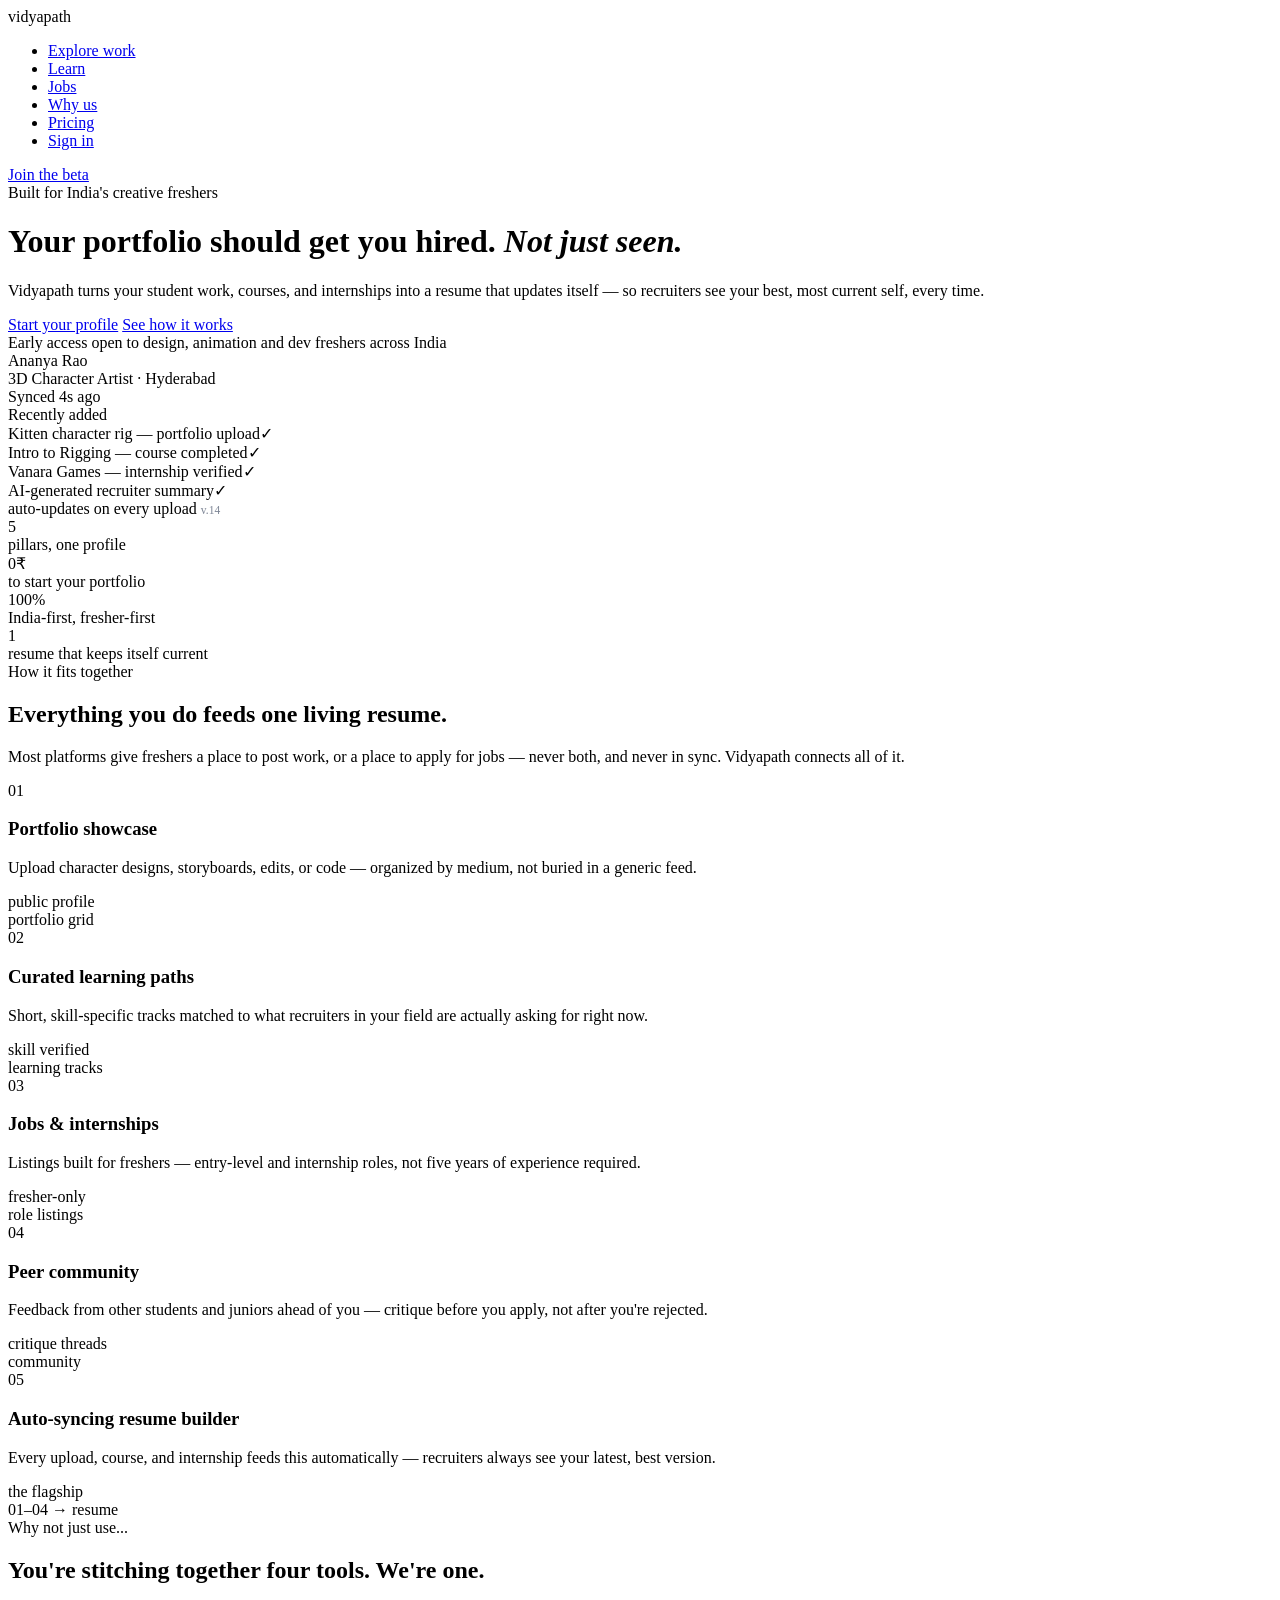
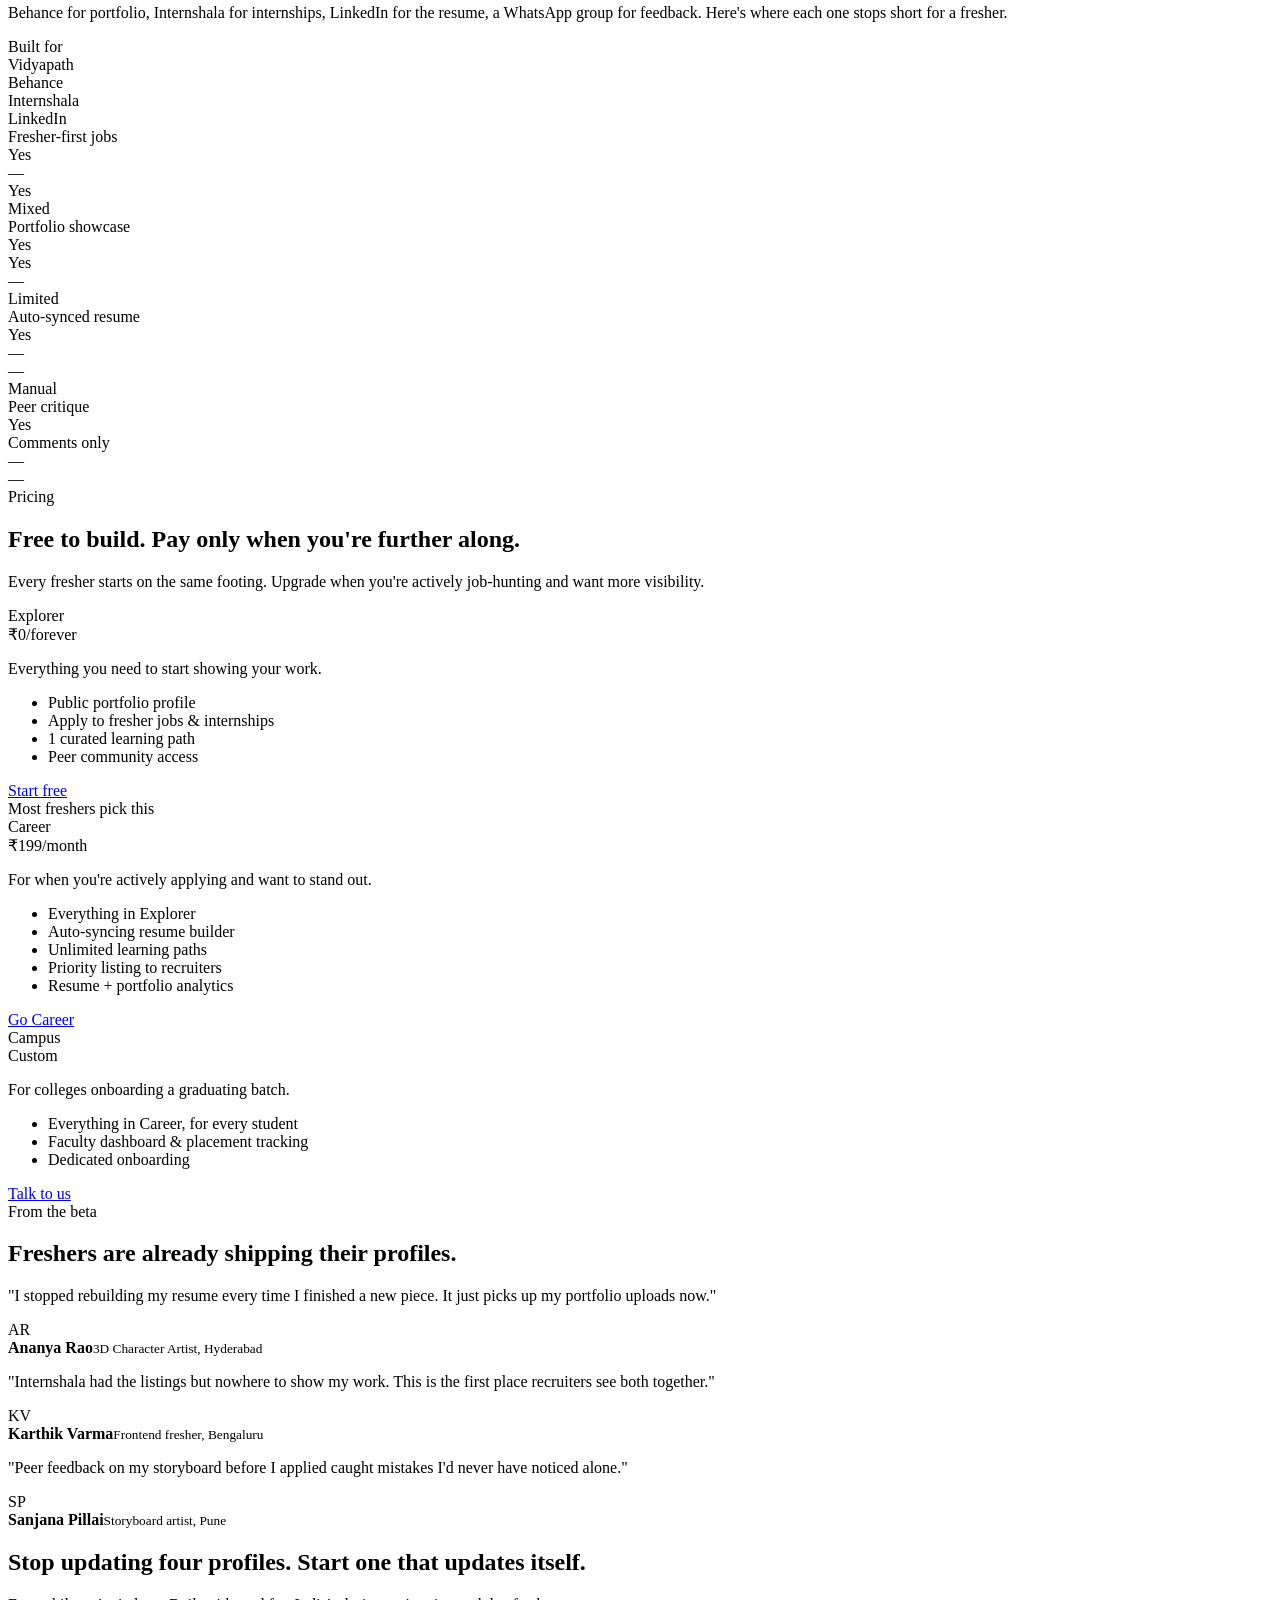
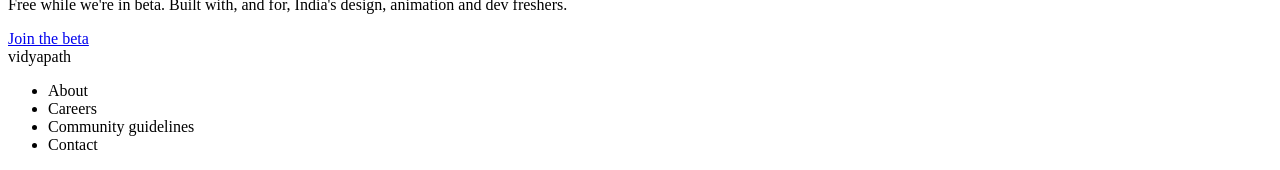
==== index.html @ dc3ffcf4 "Add files via upload" ====
<!DOCTYPE html>
<html lang="en">
<head>
<meta charset="UTF-8">
<meta name="viewport" content="width=device-width, initial-scale=1.0">
<title>Vidyapath — Your work, your path, your first job</title>
<link rel="preconnect" href="https://fonts.googleapis.com">
<link rel="preconnect" href="https://fonts.gstatic.com" crossorigin>
<link href="https://fonts.googleapis.com/css2?family=Space+Grotesk:wght@400;500;600;700&family=Inter:wght@400;500;600&family=JetBrains+Mono:wght@400;500&display=swap" rel="stylesheet">
<link rel="stylesheet" href="assets/vidyapath.css">
</head>
<body>

<nav class="site-nav">
  <div class="nav-inner">
    <div class="logo"><span class="dot"></span>vidyapath</div>
    <ul class="nav-links">
      <li><a href="#pillars">Explore work</a></li>
      <li><a href="#pillars">Learn</a></li>
      <li><a href="#pillars">Jobs</a></li>
      <li><a href="#compare">Why us</a></li>
      <li><a href="#pricing">Pricing</a></li>
      <li><a href="login.html?tab=signin">Sign in</a></li>
    </ul>
    <a href="login.html?tab=signup" class="nav-cta">Join the beta</a>
  </div>
</nav>

<header class="wrap hero">
  <div>
    <div class="eyebrow"><span class="dot"></span>Built for India's creative freshers</div>
    <h1>Your portfolio should get you hired. <em>Not just seen.</em></h1>
    <p class="lede">Vidyapath turns your student work, courses, and internships into a resume that updates itself — so recruiters see your best, most current self, every time.</p>
    <div class="hero-ctas">
      <a href="login.html?tab=signup" class="btn-primary">Start your profile</a>
      <a href="#pillars" class="btn-ghost">See how it works</a>
    </div>
    <div class="hero-note">
      <div class="avatars">
        <span style="background:#E8A33D"></span>
        <span style="background:#FF5A46"></span>
        <span style="background:#2F5D50"></span>
      </div>
      Early access open to design, animation and dev freshers across India
    </div>
  </div>

  <div class="resume-card">
    <div class="resume-top">
      <div>
        <div class="resume-name">Ananya Rao</div>
        <div class="resume-role">3D Character Artist · Hyderabad</div>
      </div>
      <div class="sync-badge"><span class="pulse"></span>Synced 4s ago</div>
    </div>
    <div class="resume-section-label">Recently added</div>
    <div class="r-items">
      <div class="resume-item"><span>Kitten character rig — portfolio upload</span><span class="check">&#10003;</span></div>
      <div class="resume-item"><span>Intro to Rigging — course completed</span><span class="check">&#10003;</span></div>
      <div class="resume-item"><span>Vanara Games — internship verified</span><span class="check">&#10003;</span></div>
      <div class="resume-item"><span>AI-generated recruiter summary</span><span class="check">&#10003;</span></div>
    </div>
    <div class="resume-footer">
      <span class="tag">auto-updates on every upload</span>
      <span class="mono" style="font-size:0.72rem;color:#7C8494;">v.14</span>
    </div>
  </div>
</header>

<section class="stats">
  <div class="wrap stats-inner">
    <div><div class="stat-num">5</div><div class="stat-label">pillars, one profile</div></div>
    <div><div class="stat-num">0₹</div><div class="stat-label">to start your portfolio</div></div>
    <div><div class="stat-num">100%</div><div class="stat-label">India-first, fresher-first</div></div>
    <div><div class="stat-num">1</div><div class="stat-label">resume that keeps itself current</div></div>
  </div>
</section>

<section class="section wrap" id="pillars">
  <div class="section-head">
    <div class="section-kicker">How it fits together</div>
    <h2>Everything you do feeds one living resume.</h2>
    <p>Most platforms give freshers a place to post work, or a place to apply for jobs — never both, and never in sync. Vidyapath connects all of it.</p>
  </div>
  <div class="pipeline">
    <div class="p-row">
      <div class="p-index">01</div>
      <div class="p-body"><h3>Portfolio showcase</h3><p>Upload character designs, storyboards, edits, or code — organized by medium, not buried in a generic feed.</p><span class="p-tag">public profile</span></div>
      <div class="p-visual">portfolio grid</div>
    </div>
    <div class="p-row">
      <div class="p-index">02</div>
      <div class="p-body"><h3>Curated learning paths</h3><p>Short, skill-specific tracks matched to what recruiters in your field are actually asking for right now.</p><span class="p-tag">skill verified</span></div>
      <div class="p-visual">learning tracks</div>
    </div>
    <div class="p-row">
      <div class="p-index">03</div>
      <div class="p-body"><h3>Jobs &amp; internships</h3><p>Listings built for freshers — entry-level and internship roles, not five years of experience required.</p><span class="p-tag">fresher-only</span></div>
      <div class="p-visual">role listings</div>
    </div>
    <div class="p-row">
      <div class="p-index">04</div>
      <div class="p-body"><h3>Peer community</h3><p>Feedback from other students and juniors ahead of you — critique before you apply, not after you're rejected.</p><span class="p-tag">critique threads</span></div>
      <div class="p-visual">community</div>
    </div>
    <div class="p-row">
      <div class="p-index">05</div>
      <div class="p-body"><h3>Auto-syncing resume builder</h3><p>Every upload, course, and internship feeds this automatically — recruiters always see your latest, best version.</p><span class="p-tag">the flagship</span></div>
      <div class="p-visual feed">01–04 <span class="feed-arrow">&rarr;</span> resume</div>
    </div>
  </div>
</section>

<section class="section wrap" id="compare">
  <div class="section-head">
    <div class="section-kicker">Why not just use...</div>
    <h2>You're stitching together four tools. We're one.</h2>
    <p>Behance for portfolio, Internshala for internships, LinkedIn for the resume, a WhatsApp group for feedback. Here's where each one stops short for a fresher.</p>
  </div>
  <div class="compare-wrap">
    <div class="compare-grid">
      <div class="head row-label">Built for</div>
      <div class="head vidyapath-col">Vidyapath</div>
      <div class="head">Behance</div>
      <div class="head">Internshala</div>
      <div class="head">LinkedIn</div>
      <div class="row-label">Fresher-first jobs</div>
      <div class="yes vidyapath-col">Yes</div><div class="no">—</div><div class="yes">Yes</div><div class="no">Mixed</div>
      <div class="row-label">Portfolio showcase</div>
      <div class="yes vidyapath-col">Yes</div><div class="yes">Yes</div><div class="no">—</div><div class="no">Limited</div>
      <div class="row-label">Auto-synced resume</div>
      <div class="yes vidyapath-col">Yes</div><div class="no">—</div><div class="no">—</div><div class="no">Manual</div>
      <div class="row-label">Peer critique</div>
      <div class="yes vidyapath-col">Yes</div><div class="no">Comments only</div><div class="no">—</div><div class="no">—</div>
    </div>
  </div>
</section>

<section class="section wrap" id="pricing">
  <div class="section-head">
    <div class="section-kicker">Pricing</div>
    <h2>Free to build. Pay only when you're further along.</h2>
    <p>Every fresher starts on the same footing. Upgrade when you're actively job-hunting and want more visibility.</p>
  </div>
  <div class="pricing-grid">
    <div class="price-card">
      <div class="price-name">Explorer</div>
      <div class="price-amount">₹0<span>/forever</span></div>
      <p class="price-desc">Everything you need to start showing your work.</p>
      <ul class="price-list"><li>Public portfolio profile</li><li>Apply to fresher jobs &amp; internships</li><li>1 curated learning path</li><li>Peer community access</li></ul>
      <a href="login.html?tab=signup" class="btn-ghost price-btn">Start free</a>
    </div>
    <div class="price-card featured">
      <div class="price-badge">Most freshers pick this</div>
      <div class="price-name">Career</div>
      <div class="price-amount">₹199<span>/month</span></div>
      <p class="price-desc">For when you're actively applying and want to stand out.</p>
      <ul class="price-list"><li>Everything in Explorer</li><li>Auto-syncing resume builder</li><li>Unlimited learning paths</li><li>Priority listing to recruiters</li><li>Resume + portfolio analytics</li></ul>
      <a href="login.html?tab=signup" class="btn-primary price-btn">Go Career</a>
    </div>
    <div class="price-card">
      <div class="price-name">Campus</div>
      <div class="price-amount">Custom</div>
      <p class="price-desc">For colleges onboarding a graduating batch.</p>
      <ul class="price-list"><li>Everything in Career, for every student</li><li>Faculty dashboard &amp; placement tracking</li><li>Dedicated onboarding</li></ul>
      <a href="login.html?tab=signup" class="btn-ghost price-btn">Talk to us</a>
    </div>
  </div>
</section>

<section class="section wrap">
  <div class="section-head">
    <div class="section-kicker">From the beta</div>
    <h2>Freshers are already shipping their profiles.</h2>
  </div>
  <div class="testi-grid">
    <div class="testi-card"><p>"I stopped rebuilding my resume every time I finished a new piece. It just picks up my portfolio uploads now."</p><div class="testi-author"><div class="testi-avatar" style="background:var(--marigold);">AR</div><div><strong>Ananya Rao</strong><small>3D Character Artist, Hyderabad</small></div></div></div>
    <div class="testi-card"><p>"Internshala had the listings but nowhere to show my work. This is the first place recruiters see both together."</p><div class="testi-author"><div class="testi-avatar" style="background:var(--coral);">KV</div><div><strong>Karthik Varma</strong><small>Frontend fresher, Bengaluru</small></div></div></div>
    <div class="testi-card"><p>"Peer feedback on my storyboard before I applied caught mistakes I'd never have noticed alone."</p><div class="testi-author"><div class="testi-avatar" style="background:var(--teal);">SP</div><div><strong>Sanjana Pillai</strong><small>Storyboard artist, Pune</small></div></div></div>
  </div>
</section>

<section class="section wrap">
  <div class="cta-band">
    <div><h2>Stop updating four profiles. Start one that updates itself.</h2><p>Free while we're in beta. Built with, and for, India's design, animation and dev freshers.</p></div>
    <a href="login.html?tab=signup" class="btn-primary" style="background:var(--marigold);">Join the beta</a>
  </div>
</section>

<footer class="site-footer">
  <div class="wrap footer-inner">
    <div class="logo"><span class="dot"></span>vidyapath</div>
    <ul class="footer-links"><li>About</li><li>Careers</li><li>Community guidelines</li><li>Contact</li></ul>
  </div>
</footer>

</body>
</html>
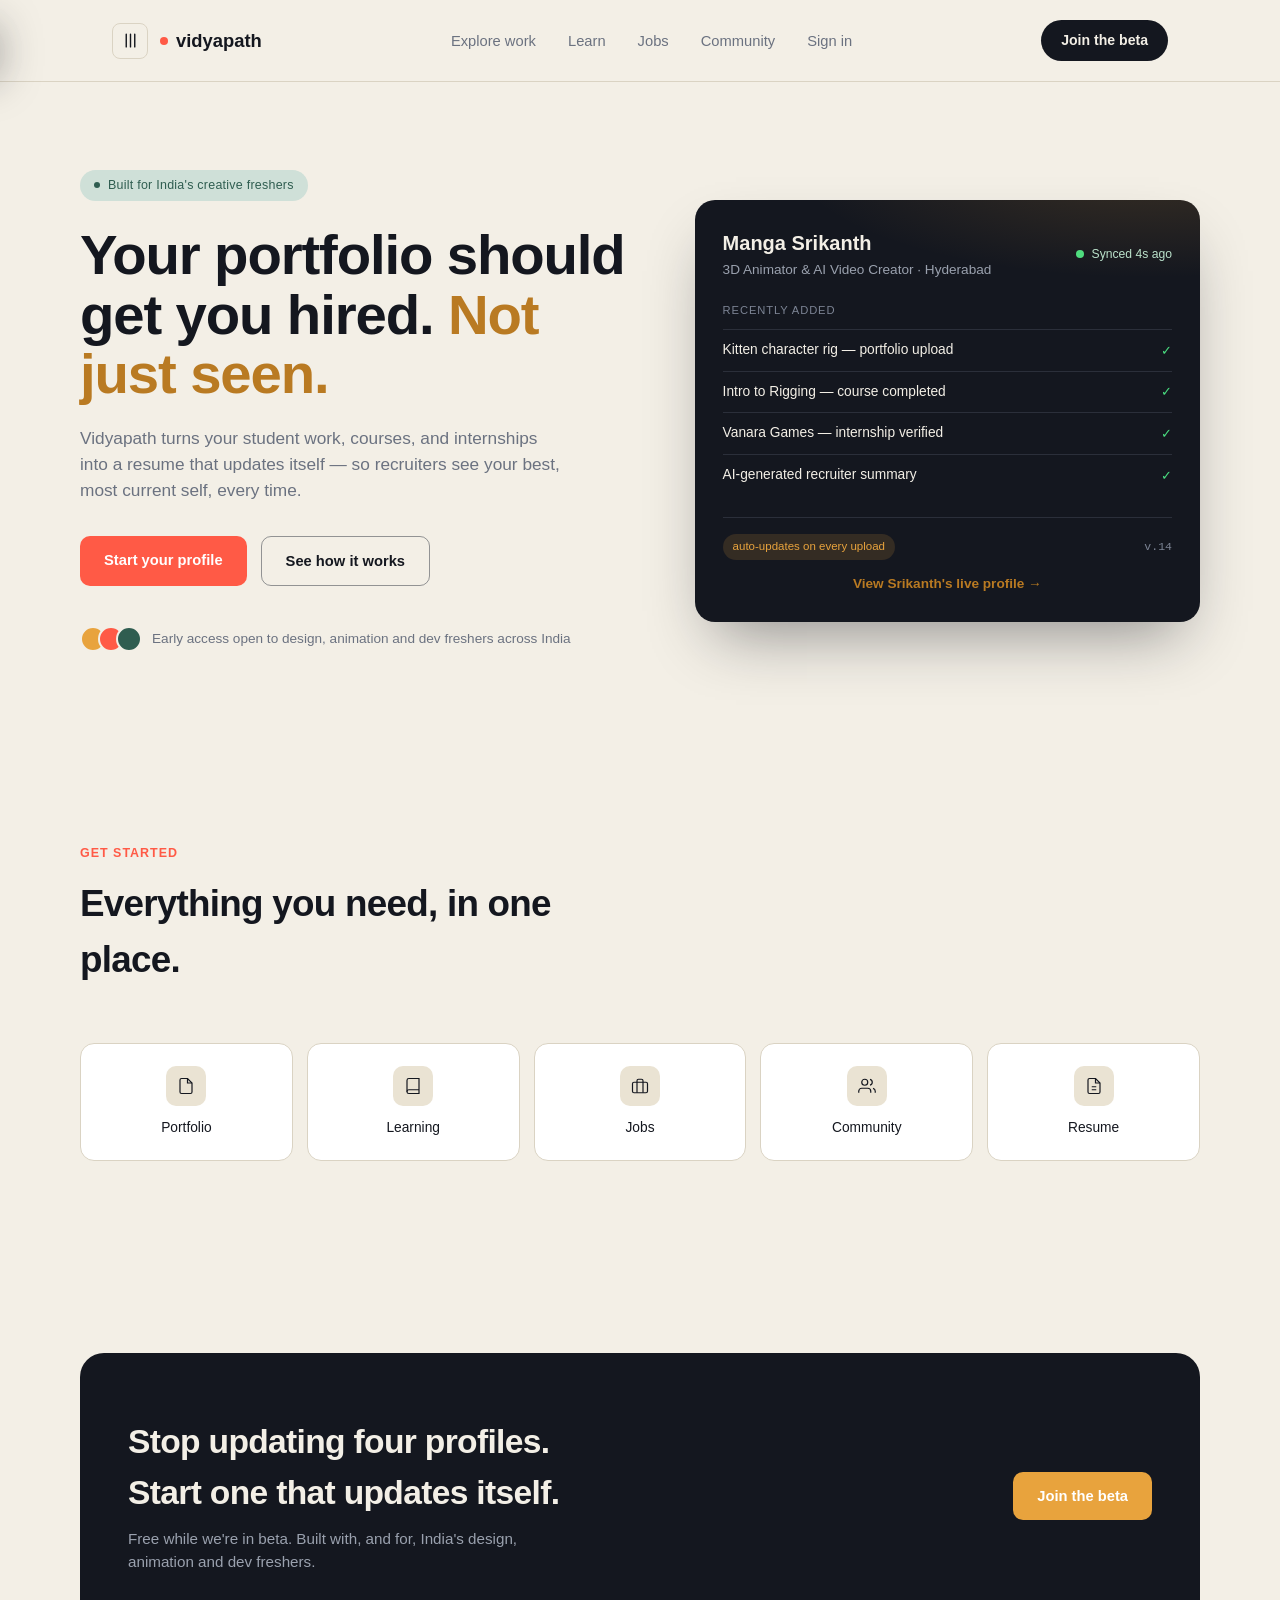
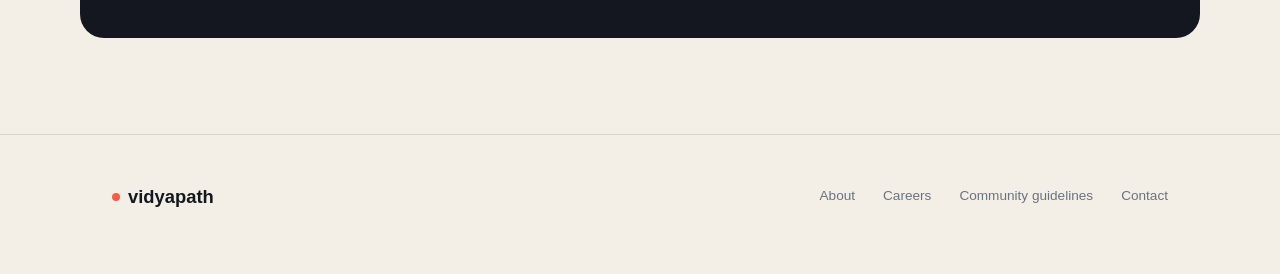
==== commit 1771974e: "Add files via upload" ====
--- a/index.html
+++ b/index.html
@@ -13,17 +13,31 @@
 
 <nav class="site-nav">
   <div class="nav-inner">
-    <div class="logo"><span class="dot"></span>vidyapath</div>
+    <div class="nav-left">
+      <button class="menu-toggle" id="menu-toggle" aria-label="Open menu">
+        <svg viewBox="0 0 24 24" fill="none" stroke-width="2" stroke-linecap="round"><path d="M6 3v18M12 3v18M18 3v18"/></svg>
+      </button>
+      <div class="logo"><span class="dot"></span>vidyapath</div>
+    </div>
     <ul class="nav-links">
-      <li><a href="#pillars">Explore work</a></li>
-      <li><a href="#pillars">Learn</a></li>
-      <li><a href="#pillars">Jobs</a></li>
-      <li><a href="#compare">Why us</a></li>
-      <li><a href="#pricing">Pricing</a></li>
+      <li><a href="profile-overview.html">Explore work</a></li>
+      <li><a href="learning.html">Learn</a></li>
+      <li><a href="jobs.html">Jobs</a></li>
+      <li><a href="community.html">Community</a></li>
       <li><a href="login.html?tab=signin">Sign in</a></li>
     </ul>
     <a href="login.html?tab=signup" class="nav-cta">Join the beta</a>
   </div>
+  <div class="mobile-menu" id="mobile-menu">
+    <button class="mobile-menu-close" id="mobile-menu-close" aria-label="Close menu">&times;</button>
+    <a href="profile-overview.html">Explore work</a>
+    <a href="learning.html">Learn</a>
+    <a href="jobs.html">Jobs</a>
+    <a href="community.html">Community</a>
+    <a href="login.html?tab=signin">Sign in</a>
+    <a href="login.html?tab=signup">Join the beta</a>
+  </div>
+  <div class="menu-backdrop" id="menu-backdrop"></div>
 </nav>
 
 <header class="wrap hero">
@@ -48,8 +62,8 @@
   <div class="resume-card">
     <div class="resume-top">
       <div>
-        <div class="resume-name">Ananya Rao</div>
-        <div class="resume-role">3D Character Artist · Hyderabad</div>
+        <div class="resume-name">Manga Srikanth</div>
+        <div class="resume-role">3D Animator &amp; AI Video Creator · Hyderabad</div>
       </div>
       <div class="sync-badge"><span class="pulse"></span>Synced 4s ago</div>
     </div>
@@ -64,119 +78,36 @@
       <span class="tag">auto-updates on every upload</span>
       <span class="mono" style="font-size:0.72rem;color:#7C8494;">v.14</span>
     </div>
+    <a href="profile-overview.html" class="link" style="display:block;text-align:center;margin-top:14px;font-size:0.85rem;">View Srikanth's live profile &rarr;</a>
   </div>
 </header>
 
-<section class="stats">
-  <div class="wrap stats-inner">
-    <div><div class="stat-num">5</div><div class="stat-label">pillars, one profile</div></div>
-    <div><div class="stat-num">0₹</div><div class="stat-label">to start your portfolio</div></div>
-    <div><div class="stat-num">100%</div><div class="stat-label">India-first, fresher-first</div></div>
-    <div><div class="stat-num">1</div><div class="stat-label">resume that keeps itself current</div></div>
-  </div>
-</section>
-
 <section class="section wrap" id="pillars">
   <div class="section-head">
-    <div class="section-kicker">How it fits together</div>
-    <h2>Everything you do feeds one living resume.</h2>
-    <p>Most platforms give freshers a place to post work, or a place to apply for jobs — never both, and never in sync. Vidyapath connects all of it.</p>
+    <div class="section-kicker">Get started</div>
+    <h2>Everything you need, in one place.</h2>
   </div>
-  <div class="pipeline">
-    <div class="p-row">
-      <div class="p-index">01</div>
-      <div class="p-body"><h3>Portfolio showcase</h3><p>Upload character designs, storyboards, edits, or code — organized by medium, not buried in a generic feed.</p><span class="p-tag">public profile</span></div>
-      <div class="p-visual">portfolio grid</div>
-    </div>
-    <div class="p-row">
-      <div class="p-index">02</div>
-      <div class="p-body"><h3>Curated learning paths</h3><p>Short, skill-specific tracks matched to what recruiters in your field are actually asking for right now.</p><span class="p-tag">skill verified</span></div>
-      <div class="p-visual">learning tracks</div>
-    </div>
-    <div class="p-row">
-      <div class="p-index">03</div>
-      <div class="p-body"><h3>Jobs &amp; internships</h3><p>Listings built for freshers — entry-level and internship roles, not five years of experience required.</p><span class="p-tag">fresher-only</span></div>
-      <div class="p-visual">role listings</div>
-    </div>
-    <div class="p-row">
-      <div class="p-index">04</div>
-      <div class="p-body"><h3>Peer community</h3><p>Feedback from other students and juniors ahead of you — critique before you apply, not after you're rejected.</p><span class="p-tag">critique threads</span></div>
-      <div class="p-visual">community</div>
-    </div>
-    <div class="p-row">
-      <div class="p-index">05</div>
-      <div class="p-body"><h3>Auto-syncing resume builder</h3><p>Every upload, course, and internship feeds this automatically — recruiters always see your latest, best version.</p><span class="p-tag">the flagship</span></div>
-      <div class="p-visual feed">01–04 <span class="feed-arrow">&rarr;</span> resume</div>
-    </div>
-  </div>
-</section>
-
-<section class="section wrap" id="compare">
-  <div class="section-head">
-    <div class="section-kicker">Why not just use...</div>
-    <h2>You're stitching together four tools. We're one.</h2>
-    <p>Behance for portfolio, Internshala for internships, LinkedIn for the resume, a WhatsApp group for feedback. Here's where each one stops short for a fresher.</p>
-  </div>
-  <div class="compare-wrap">
-    <div class="compare-grid">
-      <div class="head row-label">Built for</div>
-      <div class="head vidyapath-col">Vidyapath</div>
-      <div class="head">Behance</div>
-      <div class="head">Internshala</div>
-      <div class="head">LinkedIn</div>
-      <div class="row-label">Fresher-first jobs</div>
-      <div class="yes vidyapath-col">Yes</div><div class="no">—</div><div class="yes">Yes</div><div class="no">Mixed</div>
-      <div class="row-label">Portfolio showcase</div>
-      <div class="yes vidyapath-col">Yes</div><div class="yes">Yes</div><div class="no">—</div><div class="no">Limited</div>
-      <div class="row-label">Auto-synced resume</div>
-      <div class="yes vidyapath-col">Yes</div><div class="no">—</div><div class="no">—</div><div class="no">Manual</div>
-      <div class="row-label">Peer critique</div>
-      <div class="yes vidyapath-col">Yes</div><div class="no">Comments only</div><div class="no">—</div><div class="no">—</div>
-    </div>
-  </div>
-</section>
-
-<section class="section wrap" id="pricing">
-  <div class="section-head">
-    <div class="section-kicker">Pricing</div>
-    <h2>Free to build. Pay only when you're further along.</h2>
-    <p>Every fresher starts on the same footing. Upgrade when you're actively job-hunting and want more visibility.</p>
-  </div>
-  <div class="pricing-grid">
-    <div class="price-card">
-      <div class="price-name">Explorer</div>
-      <div class="price-amount">₹0<span>/forever</span></div>
-      <p class="price-desc">Everything you need to start showing your work.</p>
-      <ul class="price-list"><li>Public portfolio profile</li><li>Apply to fresher jobs &amp; internships</li><li>1 curated learning path</li><li>Peer community access</li></ul>
-      <a href="login.html?tab=signup" class="btn-ghost price-btn">Start free</a>
-    </div>
-    <div class="price-card featured">
-      <div class="price-badge">Most freshers pick this</div>
-      <div class="price-name">Career</div>
-      <div class="price-amount">₹199<span>/month</span></div>
-      <p class="price-desc">For when you're actively applying and want to stand out.</p>
-      <ul class="price-list"><li>Everything in Explorer</li><li>Auto-syncing resume builder</li><li>Unlimited learning paths</li><li>Priority listing to recruiters</li><li>Resume + portfolio analytics</li></ul>
-      <a href="login.html?tab=signup" class="btn-primary price-btn">Go Career</a>
-    </div>
-    <div class="price-card">
-      <div class="price-name">Campus</div>
-      <div class="price-amount">Custom</div>
-      <p class="price-desc">For colleges onboarding a graduating batch.</p>
-      <ul class="price-list"><li>Everything in Career, for every student</li><li>Faculty dashboard &amp; placement tracking</li><li>Dedicated onboarding</li></ul>
-      <a href="login.html?tab=signup" class="btn-ghost price-btn">Talk to us</a>
-    </div>
-  </div>
-</section>
-
-<section class="section wrap">
-  <div class="section-head">
-    <div class="section-kicker">From the beta</div>
-    <h2>Freshers are already shipping their profiles.</h2>
-  </div>
-  <div class="testi-grid">
-    <div class="testi-card"><p>"I stopped rebuilding my resume every time I finished a new piece. It just picks up my portfolio uploads now."</p><div class="testi-author"><div class="testi-avatar" style="background:var(--marigold);">AR</div><div><strong>Ananya Rao</strong><small>3D Character Artist, Hyderabad</small></div></div></div>
-    <div class="testi-card"><p>"Internshala had the listings but nowhere to show my work. This is the first place recruiters see both together."</p><div class="testi-author"><div class="testi-avatar" style="background:var(--coral);">KV</div><div><strong>Karthik Varma</strong><small>Frontend fresher, Bengaluru</small></div></div></div>
-    <div class="testi-card"><p>"Peer feedback on my storyboard before I applied caught mistakes I'd never have noticed alone."</p><div class="testi-author"><div class="testi-avatar" style="background:var(--teal);">SP</div><div><strong>Sanjana Pillai</strong><small>Storyboard artist, Pune</small></div></div></div>
+  <div class="quick-links">
+    <a href="profile-overview.html" class="quick-link">
+      <div class="quick-link-icon"><svg viewBox="0 0 24 24" fill="none" stroke-width="1.6"><path d="M14 2H6a2 2 0 0 0-2 2v16a2 2 0 0 0 2 2h12a2 2 0 0 0 2-2V8z"/><path d="M14 2v6h6"/></svg></div>
+      <span>Portfolio</span>
+    </a>
+    <a href="learning.html" class="quick-link">
+      <div class="quick-link-icon"><svg viewBox="0 0 24 24" fill="none" stroke-width="1.6"><path d="M4 19.5A2.5 2.5 0 0 1 6.5 17H20"/><path d="M6.5 2H20v20H6.5A2.5 2.5 0 0 1 4 19.5v-15A2.5 2.5 0 0 1 6.5 2z"/></svg></div>
+      <span>Learning</span>
+    </a>
+    <a href="jobs.html" class="quick-link">
+      <div class="quick-link-icon"><svg viewBox="0 0 24 24" fill="none" stroke-width="1.6"><rect x="2" y="7" width="20" height="14" rx="2"/><path d="M16 21V5a2 2 0 0 0-2-2h-4a2 2 0 0 0-2 2v16"/></svg></div>
+      <span>Jobs</span>
+    </a>
+    <a href="community.html" class="quick-link">
+      <div class="quick-link-icon"><svg viewBox="0 0 24 24" fill="none" stroke-width="1.6"><path d="M17 21v-2a4 4 0 0 0-4-4H5a4 4 0 0 0-4 4v2"/><circle cx="9" cy="7" r="4"/><path d="M23 21v-2a4 4 0 0 0-3-3.87"/><path d="M16 3.13a4 4 0 0 1 0 7.75"/></svg></div>
+      <span>Community</span>
+    </a>
+    <a href="resume.html" class="quick-link">
+      <div class="quick-link-icon"><svg viewBox="0 0 24 24" fill="none" stroke-width="1.6"><path d="M14 2H6a2 2 0 0 0-2 2v16a2 2 0 0 0 2 2h12a2 2 0 0 0 2-2V8z"/><path d="M14 2v6h6"/><path d="M9 13h6M9 17h6"/></svg></div>
+      <span>Resume</span>
+    </a>
   </div>
 </section>
 
@@ -194,5 +125,27 @@
   </div>
 </footer>
 
+<script>
+  var toggle = document.getElementById('menu-toggle');
+  var menu = document.getElementById('mobile-menu');
+  var backdrop = document.getElementById('menu-backdrop');
+  var closeBtn = document.getElementById('mobile-menu-close');
+
+  function openMenu(){
+    menu.classList.add('open');
+    backdrop.classList.add('open');
+  }
+  function closeMenu(){
+    menu.classList.remove('open');
+    backdrop.classList.remove('open');
+  }
+
+  toggle.addEventListener('click', function(){
+    menu.classList.contains('open') ? closeMenu() : openMenu();
+  });
+  closeBtn.addEventListener('click', closeMenu);
+  backdrop.addEventListener('click', closeMenu);
+</script>
+
 </body>
 </html>
--- a/assets/vidyapath.css
+++ b/assets/vidyapath.css
@@ -0,0 +1,408 @@
+/* =====================================================================
+   Vidyapath shared design system
+   Import this once (e.g. in __root.tsx) so tokens are available everywhere.
+   ===================================================================== */
+:root{
+  --ink:#14171F; --ink-soft:#20242F; --paper:#F3EFE6; --paper-2:#EAE3D3;
+  --marigold:#E8A33D; --marigold-dark:#B97A22; --coral:#FF5A46; --teal:#2F5D50;
+  --teal-light:#CFE0D8; --slate:#6B7280; --line:#DAD3C3; --line-dark:#33384280;
+}
+*{margin:0;padding:0;box-sizing:border-box;}
+html{scroll-behavior:smooth;}
+body{font-family:'Inter',sans-serif;background:var(--paper);color:var(--ink);line-height:1.5;overflow-x:hidden;}
+h1,h2,h3,.display{font-family:'Space Grotesk',sans-serif;}
+.mono{font-family:'JetBrains Mono',monospace;}
+a{color:inherit;text-decoration:none;}
+img,svg{display:block;}
+.wrap{max-width:1120px;margin:0 auto;padding:0 32px;}
+
+.logo{font-size:1.15rem;font-weight:700;display:flex;align-items:center;gap:8px;}
+.logo .dot{width:8px;height:8px;border-radius:50%;background:var(--coral);}
+
+.btn-primary{
+  background:var(--coral);color:white;padding:13px 24px;border-radius:10px;
+  font-weight:600;font-size:0.92rem;transition:transform .2s ease, box-shadow .2s ease;
+  display:inline-block;border:none;cursor:pointer;
+}
+.btn-primary:hover{transform:translateY(-2px);box-shadow:0 10px 24px -8px rgba(255,90,70,0.5);}
+.btn-ghost{
+  border:1px solid var(--line-dark);color:var(--ink);padding:13px 24px;border-radius:10px;
+  font-weight:600;font-size:0.92rem;transition:background .2s ease;background:transparent;cursor:pointer;
+}
+.btn-ghost:hover{background:var(--paper-2);}
+
+.pulse{width:8px;height:8px;border-radius:50%;background:#4ADE80;animation:pulse 2s infinite;flex-shrink:0;}
+@keyframes pulse{
+  0%{box-shadow:0 0 0 0 rgba(74,222,128,0.55);}
+  70%{box-shadow:0 0 0 8px rgba(74,222,128,0);}
+  100%{box-shadow:0 0 0 0 rgba(74,222,128,0);}
+}
+@media (prefers-reduced-motion: reduce){.pulse,.resume-item{animation:none !important;opacity:1 !important;}}
+
+/* ===== LANDING ===== */
+nav.site-nav{position:sticky;top:0;z-index:50;background:rgba(243,239,230,0.9);backdrop-filter:blur(8px);border-bottom:1px solid var(--line);}
+.nav-inner{display:flex;align-items:center;justify-content:space-between;padding:20px 32px;max-width:1120px;margin:0 auto;}
+.nav-links{display:flex;gap:32px;list-style:none;align-items:center;}
+.nav-links a{font-size:0.92rem;font-weight:500;color:var(--slate);transition:color .2s;cursor:pointer;}
+.nav-links a:hover{color:var(--ink);}
+.nav-cta{background:var(--ink);color:var(--paper);padding:10px 20px;border-radius:100px;font-size:0.88rem;font-weight:600;transition:transform .2s ease, background .2s ease;cursor:pointer;}
+.nav-cta:hover{background:var(--coral);transform:translateY(-1px);}
+@media(max-width:760px){.nav-links{display:none;}}
+
+.hero{padding:88px 0 96px;display:grid;grid-template-columns:1.05fr 0.95fr;gap:56px;align-items:center;}
+@media(max-width:900px){.hero{grid-template-columns:1fr;padding:56px 0;}}
+.eyebrow{display:inline-flex;align-items:center;gap:8px;font-size:0.78rem;font-weight:500;letter-spacing:0.02em;color:var(--teal);background:var(--teal-light);padding:6px 14px;border-radius:100px;margin-bottom:24px;}
+.eyebrow .dot{width:6px;height:6px;border-radius:50%;background:var(--teal);}
+.hero h1{font-size:clamp(2.4rem,4.4vw,3.6rem);font-weight:700;letter-spacing:-0.02em;line-height:1.06;margin-bottom:22px;}
+.hero h1 em{font-style:normal;color:var(--marigold-dark);}
+.hero p.lede{font-size:1.08rem;color:var(--slate);max-width:480px;margin-bottom:32px;}
+.hero-ctas{display:flex;gap:14px;flex-wrap:wrap;margin-bottom:40px;}
+.hero-note{font-size:0.85rem;color:var(--slate);display:flex;align-items:center;gap:10px;}
+.avatars{display:flex;}
+.avatars span{width:26px;height:26px;border-radius:50%;border:2px solid var(--paper);margin-left:-8px;display:inline-block;}
+.avatars span:first-child{margin-left:0;}
+
+.resume-card{background:var(--ink);color:var(--paper);border-radius:20px;padding:28px;position:relative;box-shadow:0 30px 60px -20px rgba(20,23,31,0.45);}
+.resume-card::before{content:'';position:absolute;inset:0;border-radius:20px;background:radial-gradient(600px 200px at 90% -10%, rgba(232,163,61,0.18), transparent 60%);pointer-events:none;}
+.resume-top{display:flex;justify-content:space-between;align-items:center;margin-bottom:22px;}
+.sync-badge{display:flex;align-items:center;gap:8px;font-size:0.76rem;color:#B9E4D0;}
+.resume-name{font-size:1.25rem;font-weight:600;font-family:'Space Grotesk',sans-serif;}
+.resume-role{font-size:0.85rem;color:#9AA1AE;margin-top:2px;}
+.resume-section-label{font-size:0.7rem;text-transform:uppercase;letter-spacing:0.08em;color:#7C8494;margin:20px 0 10px;}
+.resume-item{display:flex;justify-content:space-between;align-items:center;padding:10px 0;border-top:1px solid #2B2F3A;font-size:0.86rem;opacity:0;animation:fadein 0.5s ease forwards;}
+.resume-item span.check{color:#4ADE80;font-size:0.8rem;}
+@keyframes fadein{to{opacity:1;}}
+.r-items .resume-item:nth-child(1){animation-delay:0.4s;}
+.r-items .resume-item:nth-child(2){animation-delay:0.7s;}
+.r-items .resume-item:nth-child(3){animation-delay:1.0s;}
+.r-items .resume-item:nth-child(4){animation-delay:1.3s;}
+.resume-footer{margin-top:22px;padding-top:16px;border-top:1px solid #2B2F3A;display:flex;justify-content:space-between;align-items:center;}
+.resume-footer .tag{font-size:0.72rem;background:rgba(232,163,61,0.15);color:var(--marigold);padding:4px 10px;border-radius:100px;}
+
+.stats{border-top:1px solid var(--line);border-bottom:1px solid var(--line);padding:36px 0;}
+.stats-inner{display:grid;grid-template-columns:repeat(4,1fr);gap:24px;text-align:left;}
+@media(max-width:760px){.stats-inner{grid-template-columns:repeat(2,1fr);}}
+.stat-num{font-size:1.9rem;font-weight:700;font-family:'Space Grotesk',sans-serif;}
+.stat-label{font-size:0.82rem;color:var(--slate);margin-top:2px;}
+
+.section{padding:96px 0;}
+.section-head{max-width:560px;margin-bottom:56px;}
+.section-kicker{font-size:0.78rem;font-weight:600;color:var(--coral);text-transform:uppercase;letter-spacing:0.08em;margin-bottom:14px;}
+.section-head h2{font-size:clamp(1.7rem,3vw,2.3rem);font-weight:700;letter-spacing:-0.02em;margin-bottom:14px;}
+.section-head p{color:var(--slate);font-size:1.02rem;}
+
+.pipeline{display:flex;flex-direction:column;border:1px solid var(--line);border-radius:20px;overflow:hidden;background:white;}
+.p-row{display:grid;grid-template-columns:64px 1fr 1.3fr;gap:24px;padding:32px;border-bottom:1px solid var(--line);align-items:center;}
+.p-row:last-child{border-bottom:none;}
+@media(max-width:760px){.p-row{grid-template-columns:44px 1fr;}.p-row .p-visual{display:none;}}
+.p-index{font-family:'JetBrains Mono',monospace;font-size:0.85rem;color:var(--slate);width:40px;height:40px;border-radius:10px;background:var(--paper-2);display:flex;align-items:center;justify-content:center;}
+.p-body h3{font-size:1.15rem;font-weight:600;margin-bottom:6px;}
+.p-body p{color:var(--slate);font-size:0.94rem;max-width:420px;}
+.p-tag{display:inline-block;margin-top:10px;font-size:0.72rem;font-family:'JetBrains Mono',monospace;color:var(--teal);background:var(--teal-light);padding:3px 10px;border-radius:100px;}
+.p-visual{height:100%;min-height:80px;border-radius:12px;background:linear-gradient(135deg, var(--paper-2), var(--paper));display:flex;align-items:center;justify-content:center;font-size:0.78rem;color:var(--slate);border:1px dashed var(--line-dark);transition:border-color .15s ease, color .15s ease;}
+.p-visual:hover{border-color:var(--marigold);border-style:solid;color:var(--ink);}
+
+/* Simplified homepage nav: menu button beside logo */
+.nav-left{display:flex;align-items:center;gap:12px;}
+.menu-toggle{width:36px;height:36px;border-radius:8px;border:1px solid var(--line);background:var(--paper);display:flex;align-items:center;justify-content:center;cursor:pointer;flex-shrink:0;}
+.menu-toggle svg{width:17px;height:17px;stroke:var(--ink);}
+.menu-toggle:hover{border-color:var(--line-dark);}
+.mobile-menu{
+  position:fixed;top:0;left:0;bottom:0;width:280px;max-width:80vw;
+  background:var(--paper);border-right:1px solid var(--line);
+  display:flex;flex-direction:column;padding:80px 28px 24px;
+  box-shadow:24px 0 40px -24px rgba(20,23,31,0.35);
+  transform:translateX(-100%);transition:transform .28s ease;
+  z-index:70;
+}
+.mobile-menu.open{transform:translateX(0);}
+.mobile-menu-close{
+  position:absolute;top:20px;right:20px;width:36px;height:36px;
+  border:1px solid var(--line);border-radius:8px;background:var(--paper);
+  font-size:1.4rem;line-height:1;color:var(--ink);cursor:pointer;
+}
+.mobile-menu-close:hover{border-color:var(--line-dark);}
+.mobile-menu a{padding:14px 4px;font-size:0.95rem;color:var(--slate);border-bottom:1px solid var(--line);}
+.mobile-menu a:last-child{border-bottom:none;}
+.mobile-menu a:hover{color:var(--ink);}
+.menu-backdrop{
+  position:fixed;inset:0;background:rgba(20,23,31,0.4);
+  opacity:0;pointer-events:none;transition:opacity .28s ease;z-index:60;
+}
+.menu-backdrop.open{opacity:1;pointer-events:auto;}
+@media (prefers-reduced-motion: reduce){.mobile-menu,.menu-backdrop{transition:none;}}
+
+/* Simplified quick-links strip, replaces the old pillar/compare/pricing/testimonial blocks */
+.quick-links{display:grid;grid-template-columns:repeat(5,1fr);gap:14px;margin-top:8px;}
+@media(max-width:820px){.quick-links{grid-template-columns:repeat(3,1fr);}}
+@media(max-width:520px){.quick-links{grid-template-columns:repeat(2,1fr);}}
+.quick-link{
+  background:white;border:1px solid var(--line);border-radius:14px;
+  padding:22px 14px;text-align:center;transition:transform .15s ease, box-shadow .15s ease, border-color .15s ease;
+}
+.quick-link:hover{transform:translateY(-2px);box-shadow:0 14px 24px -16px rgba(20,23,31,0.25);border-color:var(--line-dark);}
+.quick-link-icon{
+  width:40px;height:40px;border-radius:10px;background:var(--paper-2);
+  display:flex;align-items:center;justify-content:center;margin:0 auto 12px;
+}
+.quick-link-icon svg{width:18px;height:18px;stroke:var(--ink);}
+.quick-link span{display:block;font-size:0.86rem;font-weight:500;}
+.p-visual.feed{background:linear-gradient(135deg,#fbeedd,#fff);}
+.p-visual .feed-arrow{font-family:'JetBrains Mono',monospace;color:var(--marigold-dark);}
+
+.compare-grid{display:grid;grid-template-columns:1.1fr 1fr 1fr 1fr 1fr;border:1px solid var(--line);border-radius:16px;overflow:hidden;background:white;}
+.compare-grid > div{padding:18px 16px;font-size:0.85rem;border-bottom:1px solid var(--line);border-right:1px solid var(--line);}
+.compare-grid > div:nth-child(5n){border-right:none;}
+.compare-grid .head{font-weight:600;background:var(--paper-2);font-size:0.82rem;}
+.compare-grid .row-label{font-weight:500;color:var(--ink);}
+.compare-grid .yes{color:var(--teal);font-weight:600;}
+.compare-grid .no{color:var(--slate);}
+.compare-grid .vidyapath-col{background:rgba(232,163,61,0.08);}
+@media(max-width:900px){.compare-wrap{overflow-x:auto;}.compare-grid{min-width:680px;}}
+
+.pricing-grid{display:grid;grid-template-columns:repeat(3,1fr);gap:24px;}
+@media(max-width:900px){.pricing-grid{grid-template-columns:1fr;}}
+.price-card{background:white;border:1px solid var(--line);border-radius:16px;padding:32px;position:relative;display:flex;flex-direction:column;}
+.price-card.featured{border:2px solid var(--marigold);background:linear-gradient(180deg,#fff,#FBF3E4);}
+.price-badge{position:absolute;top:-13px;left:32px;background:var(--marigold);color:var(--ink);font-size:0.72rem;font-weight:700;padding:5px 12px;border-radius:100px;}
+.price-name{font-family:'Space Grotesk',sans-serif;font-size:1.1rem;font-weight:600;margin-bottom:8px;}
+.price-amount{font-family:'Space Grotesk',sans-serif;font-size:2.1rem;font-weight:700;margin-bottom:10px;}
+.price-amount span{font-size:0.85rem;font-weight:500;color:var(--slate);font-family:'Inter',sans-serif;}
+.price-desc{color:var(--slate);font-size:0.9rem;margin-bottom:20px;}
+.price-list{list-style:none;margin-bottom:28px;flex:1;}
+.price-list li{font-size:0.88rem;color:var(--ink);padding:8px 0 8px 22px;position:relative;border-top:1px solid var(--line);}
+.price-list li:first-child{border-top:none;}
+.price-list li::before{content:'✓';position:absolute;left:0;color:var(--teal);font-weight:700;}
+.price-btn{width:100%;text-align:center;}
+
+.testi-grid{display:grid;grid-template-columns:repeat(3,1fr);gap:24px;}
+@media(max-width:900px){.testi-grid{grid-template-columns:1fr;}}
+.testi-card{background:white;border:1px solid var(--line);border-radius:16px;padding:28px;}
+.testi-card p{font-size:0.95rem;color:var(--ink);margin-bottom:20px;font-style:italic;}
+.testi-author{display:flex;align-items:center;gap:12px;}
+.testi-avatar{width:38px;height:38px;border-radius:50%;color:white;font-weight:700;font-size:0.85rem;display:flex;align-items:center;justify-content:center;flex-shrink:0;}
+.testi-author strong{display:block;font-size:0.88rem;}
+.testi-author small{color:var(--slate);font-size:0.78rem;}
+
+.cta-band{background:var(--ink);color:var(--paper);border-radius:24px;padding:64px 48px;display:flex;justify-content:space-between;align-items:center;gap:32px;flex-wrap:wrap;}
+.cta-band h2{font-size:clamp(1.6rem,3vw,2.1rem);font-weight:700;max-width:460px;letter-spacing:-0.02em;}
+.cta-band p{color:#9AA1AE;margin-top:10px;max-width:420px;font-size:0.95rem;}
+
+footer.site-footer{padding:48px 0 64px;border-top:1px solid var(--line);}
+.footer-inner{display:flex;justify-content:space-between;align-items:center;flex-wrap:wrap;gap:16px;}
+.footer-links{display:flex;gap:28px;list-style:none;font-size:0.85rem;color:var(--slate);}
+
+/* ===== AUTH ===== */
+.auth-screen{min-height:100vh;display:flex;align-items:center;justify-content:center;padding:56px 32px;}
+.auth-shell{display:grid;grid-template-columns:1fr 1fr;max-width:960px;width:100%;border-radius:20px;overflow:hidden;box-shadow:0 30px 60px -25px rgba(20,23,31,0.35);}
+@media(max-width:820px){.auth-shell{grid-template-columns:1fr;max-width:440px;}.visual-side{display:none;}}
+.form-side{background:white;padding:48px 44px;}
+.back-link{font-size:0.82rem;color:var(--slate);margin-bottom:20px;display:inline-block;cursor:pointer;}
+.back-link:hover{color:var(--ink);}
+.tabs{display:flex;gap:4px;background:var(--paper-2);padding:4px;border-radius:10px;margin-bottom:28px;}
+.tab{flex:1;text-align:center;padding:9px 0;border-radius:8px;font-size:0.86rem;font-weight:600;color:var(--slate);cursor:pointer;transition:all .2s ease;border:none;background:transparent;}
+.tab.active{background:var(--ink);color:var(--paper);}
+h1.form-title{font-size:1.5rem;font-weight:700;letter-spacing:-0.01em;margin-bottom:6px;}
+.form-sub{color:var(--slate);font-size:0.9rem;margin-bottom:28px;}
+form.auth-form{display:flex;flex-direction:column;gap:16px;}
+.field{display:flex;flex-direction:column;gap:6px;}
+.field label{font-size:0.82rem;font-weight:600;}
+.field input{padding:11px 13px;border:1px solid var(--line);border-radius:9px;font-size:0.92rem;font-family:inherit;background:var(--paper);transition:border-color .2s, box-shadow .2s;width:100%;}
+.field input:focus{outline:none;border-color:var(--marigold);box-shadow:0 0 0 3px rgba(232,163,61,0.18);background:white;}
+.row-between{display:flex;justify-content:space-between;align-items:center;font-size:0.85rem;}
+.checkbox{display:flex;align-items:center;gap:8px;color:var(--slate);}
+.checkbox input{width:auto;}
+.link{color:var(--marigold-dark);font-weight:600;cursor:pointer;background:none;border:none;font-size:inherit;}
+.btn-submit{background:var(--coral);color:white;border:none;padding:13px;border-radius:9px;font-weight:600;font-size:0.95rem;cursor:pointer;margin-top:4px;transition:transform .2s ease, box-shadow .2s ease;width:100%;}
+.btn-submit:hover{transform:translateY(-1px);box-shadow:0 10px 22px -10px rgba(255,90,70,0.55);}
+.divider{display:flex;align-items:center;gap:12px;color:var(--slate);font-size:0.78rem;margin:22px 0;}
+.divider::before,.divider::after{content:'';flex:1;height:1px;background:var(--line);}
+.btn-social{display:flex;align-items:center;justify-content:center;gap:8px;border:1px solid var(--line);background:var(--paper);padding:11px;border-radius:9px;font-weight:600;font-size:0.86rem;cursor:pointer;transition:background .2s;}
+.btn-social:hover{background:white;border-color:var(--ink);}
+.switch-line{text-align:center;margin-top:24px;font-size:0.86rem;color:var(--slate);}
+.visual-side{background:var(--ink);color:var(--paper);padding:48px 40px;position:relative;display:flex;flex-direction:column;justify-content:space-between;}
+.visual-side::before{content:'';position:absolute;inset:0;background:radial-gradient(500px 220px at 100% 0%, rgba(232,163,61,0.16), transparent 60%);}
+.visual-top{position:relative;z-index:1;}
+.visual-top h2{font-size:1.5rem;font-weight:600;margin-bottom:10px;letter-spacing:-0.01em;}
+.visual-top p{color:#9AA1AE;font-size:0.9rem;max-width:280px;}
+.mini-resume{position:relative;z-index:1;background:var(--ink-soft);border:1px solid #2B2F3A;border-radius:14px;padding:18px;}
+.mini-top{display:flex;justify-content:space-between;align-items:center;margin-bottom:14px;}
+.mini-sync{display:flex;align-items:center;gap:6px;font-size:0.7rem;color:#B9E4D0;}
+.mini-item{display:flex;justify-content:space-between;font-size:0.78rem;padding:8px 0;border-top:1px solid #2B2F3A;color:#C7CCD6;}
+.mini-item:first-child{border-top:none;}
+.mini-item span.check{color:#4ADE80;}
+.visual-bottom{position:relative;z-index:1;font-size:0.78rem;color:#7C8494;}
+
+/* ===== DASHBOARD ===== */
+.topbar{background:white;border-bottom:1px solid var(--line);padding:14px 28px;display:flex;justify-content:space-between;align-items:center;position:sticky;top:0;z-index:50;}
+.topbar .logo{cursor:pointer;background:none;border:none;}
+.top-search{background:var(--paper);border:1px solid var(--line);padding:9px 14px;border-radius:8px;width:280px;font-size:0.85rem;}
+.top-search:focus{outline:none;border-color:var(--marigold);}
+.top-right{display:flex;align-items:center;gap:18px;}
+.icon-btn{position:relative;font-size:1.1rem;color:var(--slate);cursor:pointer;background:none;border:none;}
+.badge-dot{position:absolute;top:-3px;right:-4px;width:8px;height:8px;border-radius:50%;background:var(--coral);border:1.5px solid white;}
+.avatar-btn{width:34px;height:34px;border-radius:50%;background:var(--ink);color:var(--paper);display:flex;align-items:center;justify-content:center;font-weight:600;font-size:0.82rem;cursor:pointer;border:none;}
+.shell{display:flex;min-height:calc(100vh - 61px);}
+.sidebar{width:240px;background:white;border-right:1px solid var(--line);padding:24px 16px;flex-shrink:0;}
+.side-label{font-size:0.7rem;font-weight:700;text-transform:uppercase;letter-spacing:0.06em;color:var(--slate);margin:18px 12px 8px;}
+.side-label:first-child{margin-top:0;}
+.side-link{display:flex;align-items:center;gap:10px;padding:9px 12px;border-radius:9px;font-size:0.88rem;color:var(--slate);font-weight:500;margin-bottom:2px;transition:all .15s;cursor:pointer;}
+.side-link:hover{background:var(--paper-2);color:var(--ink);}
+.side-link.active{background:var(--ink);color:var(--paper);}
+.side-link .ico{width:16px;text-align:center;font-size:0.9rem;}
+.main{flex:1;padding:32px 36px;max-width:1200px;}
+.page-head{display:flex;justify-content:space-between;align-items:flex-end;margin-bottom:28px;flex-wrap:wrap;gap:16px;}
+.page-head h1{font-size:1.7rem;font-weight:700;letter-spacing:-0.01em;margin-bottom:6px;}
+.page-head p{color:var(--slate);font-size:0.92rem;}
+.sync-banner{background:var(--ink);color:var(--paper);border-radius:16px;padding:22px 26px;display:flex;justify-content:space-between;align-items:center;margin-bottom:28px;flex-wrap:wrap;gap:16px;}
+.sync-left{display:flex;align-items:center;gap:14px;}
+.sync-left h3{font-size:0.98rem;font-weight:600;margin-bottom:2px;}
+.sync-left p{font-size:0.82rem;color:#9AA1AE;}
+.btn-ghost-dark{border:1px solid #3A3F4C;color:var(--paper);padding:9px 16px;border-radius:8px;font-size:0.83rem;font-weight:600;cursor:pointer;background:none;}
+.stat-grid{display:grid;grid-template-columns:repeat(4,1fr);gap:16px;margin-bottom:32px;}
+@media(max-width:900px){.stat-grid{grid-template-columns:repeat(2,1fr);}}
+.stat-card{background:white;border:1px solid var(--line);border-radius:14px;padding:18px 20px;}
+.stat-value{font-size:1.6rem;font-weight:700;font-family:'Space Grotesk',sans-serif;}
+.stat-delta{font-size:0.76rem;color:var(--teal);margin-top:6px;}
+.cols{display:grid;grid-template-columns:1.5fr 1fr;gap:24px;align-items:start;}
+@media(max-width:960px){.cols{grid-template-columns:1fr;}}
+.card{background:white;border:1px solid var(--line);border-radius:16px;padding:24px;margin-bottom:24px;}
+.card h2{font-size:1.05rem;font-weight:600;margin-bottom:16px;}
+.portfolio-grid{display:grid;grid-template-columns:repeat(3,1fr);gap:12px;}
+@media(max-width:500px){.portfolio-grid{grid-template-columns:repeat(2,1fr);}}
+.p-thumb{aspect-ratio:1;border-radius:10px;background:linear-gradient(135deg,var(--paper-2),var(--paper));border:1px dashed var(--line);display:flex;align-items:center;justify-content:center;font-size:0.72rem;color:var(--slate);text-align:center;padding:6px;}
+.p-thumb.add{border:1px dashed var(--marigold);color:var(--marigold-dark);cursor:pointer;font-weight:600;}
+.path-row{display:flex;align-items:center;gap:14px;padding:12px 0;border-top:1px solid var(--line);}
+.path-row:first-child{border-top:none;}
+.path-icon{width:36px;height:36px;border-radius:9px;background:var(--teal-light);color:var(--teal);display:flex;align-items:center;justify-content:center;font-size:0.85rem;flex-shrink:0;font-weight:700;}
+.path-info{flex:1;}
+.path-info h4{font-size:0.88rem;font-weight:600;margin-bottom:4px;}
+.path-bar{height:5px;background:var(--paper-2);border-radius:4px;overflow:hidden;}
+.path-fill{height:100%;background:var(--marigold);border-radius:4px;}
+.path-pct{font-size:0.78rem;color:var(--slate);width:34px;text-align:right;}
+.job-row{padding:14px 0;border-top:1px solid var(--line);}
+.job-row:first-child{border-top:none;}
+.job-top{display:flex;justify-content:space-between;align-items:flex-start;margin-bottom:4px;}
+.job-top h4{font-size:0.9rem;font-weight:600;}
+.job-tag{font-size:0.7rem;background:var(--teal-light);color:var(--teal);padding:3px 9px;border-radius:100px;font-weight:600;}
+.job-meta{font-size:0.8rem;color:var(--slate);}
+.comment-row{display:flex;gap:10px;padding:12px 0;border-top:1px solid var(--line);}
+.comment-row:first-child{border-top:none;}
+.c-avatar{width:30px;height:30px;border-radius:50%;color:white;font-size:0.7rem;font-weight:700;display:flex;align-items:center;justify-content:center;flex-shrink:0;}
+.comment-body p{font-size:0.83rem;margin-bottom:2px;}
+.comment-body small{font-size:0.74rem;color:var(--slate);}
+
+/* ===== EXTRA: RESUME PAGE ===== */
+.resume-doc{background:white;border:1px solid var(--line);border-radius:16px;padding:40px;max-width:760px;margin:0 auto;}
+.resume-doc-head{display:flex;justify-content:space-between;align-items:flex-start;border-bottom:2px solid var(--ink);padding-bottom:20px;margin-bottom:24px;}
+.resume-doc-head h1{font-size:1.6rem;font-weight:700;margin-bottom:4px;}
+.resume-doc-head p{color:var(--slate);font-size:0.9rem;}
+.resume-doc-section{margin-bottom:26px;}
+.resume-doc-section h2{font-size:0.78rem;text-transform:uppercase;letter-spacing:0.08em;color:var(--marigold-dark);margin-bottom:12px;border-bottom:1px solid var(--line);padding-bottom:6px;}
+.resume-entry{margin-bottom:14px;}
+.resume-entry-top{display:flex;justify-content:space-between;font-size:0.92rem;font-weight:600;}
+.resume-entry-sub{font-size:0.84rem;color:var(--slate);margin-top:2px;}
+.resume-entry-desc{font-size:0.86rem;color:var(--ink);margin-top:6px;}
+.skill-pill{display:inline-block;background:var(--paper-2);color:var(--ink);font-size:0.78rem;padding:5px 12px;border-radius:100px;margin:0 6px 6px 0;}
+
+/* ===== EXTRA: JOBS PAGE FILTERS ===== */
+.filter-bar{display:flex;gap:10px;flex-wrap:wrap;margin-bottom:20px;}
+.filter-chip{background:white;border:1px solid var(--line);padding:8px 16px;border-radius:100px;font-size:0.84rem;font-weight:500;color:var(--slate);cursor:pointer;}
+.filter-chip.active{background:var(--ink);color:var(--paper);border-color:var(--ink);}
+.job-card{background:white;border:1px solid var(--line);border-radius:14px;padding:20px;margin-bottom:14px;display:flex;justify-content:space-between;align-items:center;gap:16px;flex-wrap:wrap;}
+.job-card-info h3{font-size:1rem;font-weight:600;margin-bottom:4px;}
+.job-card-info p{font-size:0.85rem;color:var(--slate);}
+.job-card-tags{display:flex;gap:8px;margin-top:8px;}
+
+/* ===== EXTRA: COMMUNITY PAGE ===== */
+.composer{background:white;border:1px solid var(--line);border-radius:14px;padding:18px;margin-bottom:24px;}
+.composer textarea{width:100%;border:1px solid var(--line);border-radius:10px;padding:12px;font-family:inherit;font-size:0.9rem;resize:vertical;min-height:70px;background:var(--paper);}
+.composer textarea:focus{outline:none;border-color:var(--marigold);}
+.feed-card{background:white;border:1px solid var(--line);border-radius:14px;padding:18px;margin-bottom:14px;}
+.feed-card-top{display:flex;gap:10px;align-items:center;margin-bottom:10px;}
+.feed-card-top strong{font-size:0.9rem;}
+.feed-card-top small{color:var(--slate);font-size:0.78rem;display:block;}
+.feed-card p{font-size:0.9rem;}
+
+/* ===== EXTRA: LEARNING PAGE ===== */
+.course-grid{display:grid;grid-template-columns:repeat(2,1fr);gap:16px;}
+@media(max-width:760px){.course-grid{grid-template-columns:1fr;}}
+.course-card2{background:white;border:1px solid var(--line);border-radius:14px;padding:20px;}
+.course-card2 h3{font-size:1rem;font-weight:600;margin-bottom:6px;}
+.course-card2 p{font-size:0.85rem;color:var(--slate);margin-bottom:12px;}
+
+/* ===== EXTRA: PUBLIC PROFILE PAGE ===== */
+.public-nav{position:sticky;top:0;z-index:50;background:rgba(243,239,230,0.9);backdrop-filter:blur(8px);border-bottom:1px solid var(--line);}
+.public-nav-inner{display:flex;align-items:center;justify-content:space-between;padding:16px 32px;max-width:1120px;margin:0 auto;}
+.public-nav-actions{display:flex;gap:10px;align-items:center;}
+
+.profile-hero{background:var(--ink);color:var(--paper);border-radius:20px;padding:36px 40px;position:relative;box-shadow:0 30px 60px -20px rgba(20,23,31,0.45);margin:40px 0 24px;overflow:hidden;}
+.profile-hero::before{content:'';position:absolute;inset:0;border-radius:20px;background:radial-gradient(600px 200px at 90% -10%, rgba(232,163,61,0.18), transparent 60%);pointer-events:none;}
+.profile-top{position:relative;z-index:1;display:flex;justify-content:space-between;align-items:flex-start;gap:24px;flex-wrap:wrap;}
+.profile-id{display:flex;gap:18px;align-items:center;}
+.profile-avatar{width:64px;height:64px;border-radius:50%;background:var(--ink-soft);border:1px solid #2B2F3A;display:flex;align-items:center;justify-content:center;font-family:'Space Grotesk',sans-serif;font-size:1.3rem;font-weight:600;flex-shrink:0;}
+.profile-name{font-size:1.5rem;font-weight:600;font-family:'Space Grotesk',sans-serif;}
+.profile-meta{font-size:0.86rem;color:#9AA1AE;margin-top:4px;display:flex;gap:8px;align-items:center;flex-wrap:wrap;}
+.profile-dot{width:3px;height:3px;border-radius:50%;background:#4A505E;display:inline-block;}
+.profile-sync{margin-top:16px;position:relative;z-index:1;}
+.profile-actions{display:flex;gap:10px;flex-shrink:0;position:relative;z-index:1;}
+.profile-actions .btn-ghost{border-color:#3A3F4C;color:var(--paper);}
+.profile-actions .btn-ghost:hover{background:var(--ink-soft);}
+
+.vbadge-row{display:flex;gap:8px;flex-wrap:wrap;margin-top:20px;position:relative;z-index:1;}
+.vbadge{display:flex;align-items:center;gap:6px;background:rgba(74,222,128,0.13);border:1px solid rgba(74,222,128,0.35);color:#8FE3AE;font-size:0.76rem;padding:5px 12px;border-radius:100px;}
+
+.public-grid{display:grid;grid-template-columns:repeat(3,1fr);gap:16px;margin-top:20px;}
+@media(max-width:760px){.public-grid{grid-template-columns:repeat(2,1fr);}}
+@media(max-width:500px){.public-grid{grid-template-columns:1fr;}}
+.public-piece{background:white;border:1px solid var(--line);border-radius:14px;overflow:hidden;transition:transform .15s ease, box-shadow .15s ease;}
+.public-piece:hover{transform:translateY(-2px);box-shadow:0 12px 24px -14px rgba(20,23,31,0.25);}
+.public-thumb{height:140px;background:linear-gradient(135deg,var(--paper-2),var(--paper));}
+.public-thumb svg{width:100%;height:100%;display:block;}
+.public-body{padding:14px 16px 16px;}
+.piece-tag{font-family:'JetBrains Mono',monospace;font-size:0.68rem;color:var(--slate);text-transform:uppercase;letter-spacing:0.05em;}
+.piece-title{font-size:0.92rem;font-weight:600;margin-top:5px;}
+.piece-foot{display:flex;justify-content:space-between;align-items:center;margin-top:10px;}
+.piece-date{font-size:0.76rem;color:var(--slate);}
+.mini-verified{display:flex;align-items:center;gap:4px;font-size:0.72rem;color:var(--teal);font-weight:600;}
+
+.tl{border-top:1px solid var(--line);}
+.tl-item{display:flex;gap:14px;padding:16px 0;border-bottom:1px solid var(--line);align-items:flex-start;}
+.tl-check{width:26px;height:26px;border-radius:50%;background:var(--teal-light);color:var(--teal);display:flex;align-items:center;justify-content:center;flex-shrink:0;font-size:0.75rem;font-weight:700;margin-top:1px;}
+.tl-main{flex:1;display:flex;justify-content:space-between;gap:16px;flex-wrap:wrap;}
+.tl-title{font-size:0.92rem;font-weight:600;}
+.tl-org{font-size:0.82rem;color:var(--slate);margin-top:2px;}
+.tl-when{font-size:0.78rem;color:var(--slate);font-family:'JetBrains Mono',monospace;white-space:nowrap;padding-top:2px;}
+
+.profile-tabs{display:flex;gap:24px;margin:0 0 32px;border-bottom:1px solid var(--line);}
+.profile-tab{padding:12px 2px;font-size:0.88rem;color:var(--slate);font-weight:500;border-bottom:2px solid transparent;margin-bottom:-1px;}
+.profile-tab:hover{color:var(--ink);}
+.profile-tab.active{color:var(--ink);border-bottom-color:var(--marigold);}
+
+/* Richer portfolio piece card: image hover reveal, description, view/like stats, view-project button */
+.public-piece{display:flex;flex-direction:column;}
+.public-thumb{position:relative;height:150px;}
+.thumb-overlay{
+  position:absolute;inset:0;
+  background:linear-gradient(to top, rgba(20,23,31,0.82), rgba(20,23,31,0) 65%);
+  display:flex;align-items:flex-end;padding:12px 14px;
+  opacity:0;transition:opacity .25s ease;
+}
+.public-piece:hover .thumb-overlay{opacity:1;}
+.thumb-overlay span{color:#F4F1E9;font-size:0.8rem;font-weight:600;}
+.piece-desc{font-size:0.8rem;color:var(--slate);margin-top:6px;line-height:1.45;
+  display:-webkit-box;-webkit-line-clamp:2;-webkit-box-orient:vertical;overflow:hidden;}
+.piece-stats{display:flex;gap:14px;margin-top:12px;padding-top:12px;border-top:1px solid var(--line);}
+.piece-stat{display:flex;align-items:center;gap:4px;font-size:0.75rem;color:var(--slate);}
+.piece-stat svg{width:13px;height:13px;stroke:var(--slate);}
+.piece-view-btn{
+  display:block;width:100%;text-align:center;margin-top:12px;
+  padding:8px 0;border-radius:8px;font-size:0.82rem;font-weight:500;
+  background:var(--ink);color:#F4F1E9;transition:background .15s ease;
+}
+.piece-view-btn:hover{background:var(--ink-soft);}
+
+/* Stat card with icon, used on profile overview */
+.icon-stat-card{background:var(--paper);padding:20px 22px;border:1px solid var(--line);border-radius:14px;
+  display:flex;justify-content:space-between;align-items:flex-start;}
+.icon-stat-card svg{width:34px;height:34px;stroke:var(--paper-2);color:var(--paper-2);}
